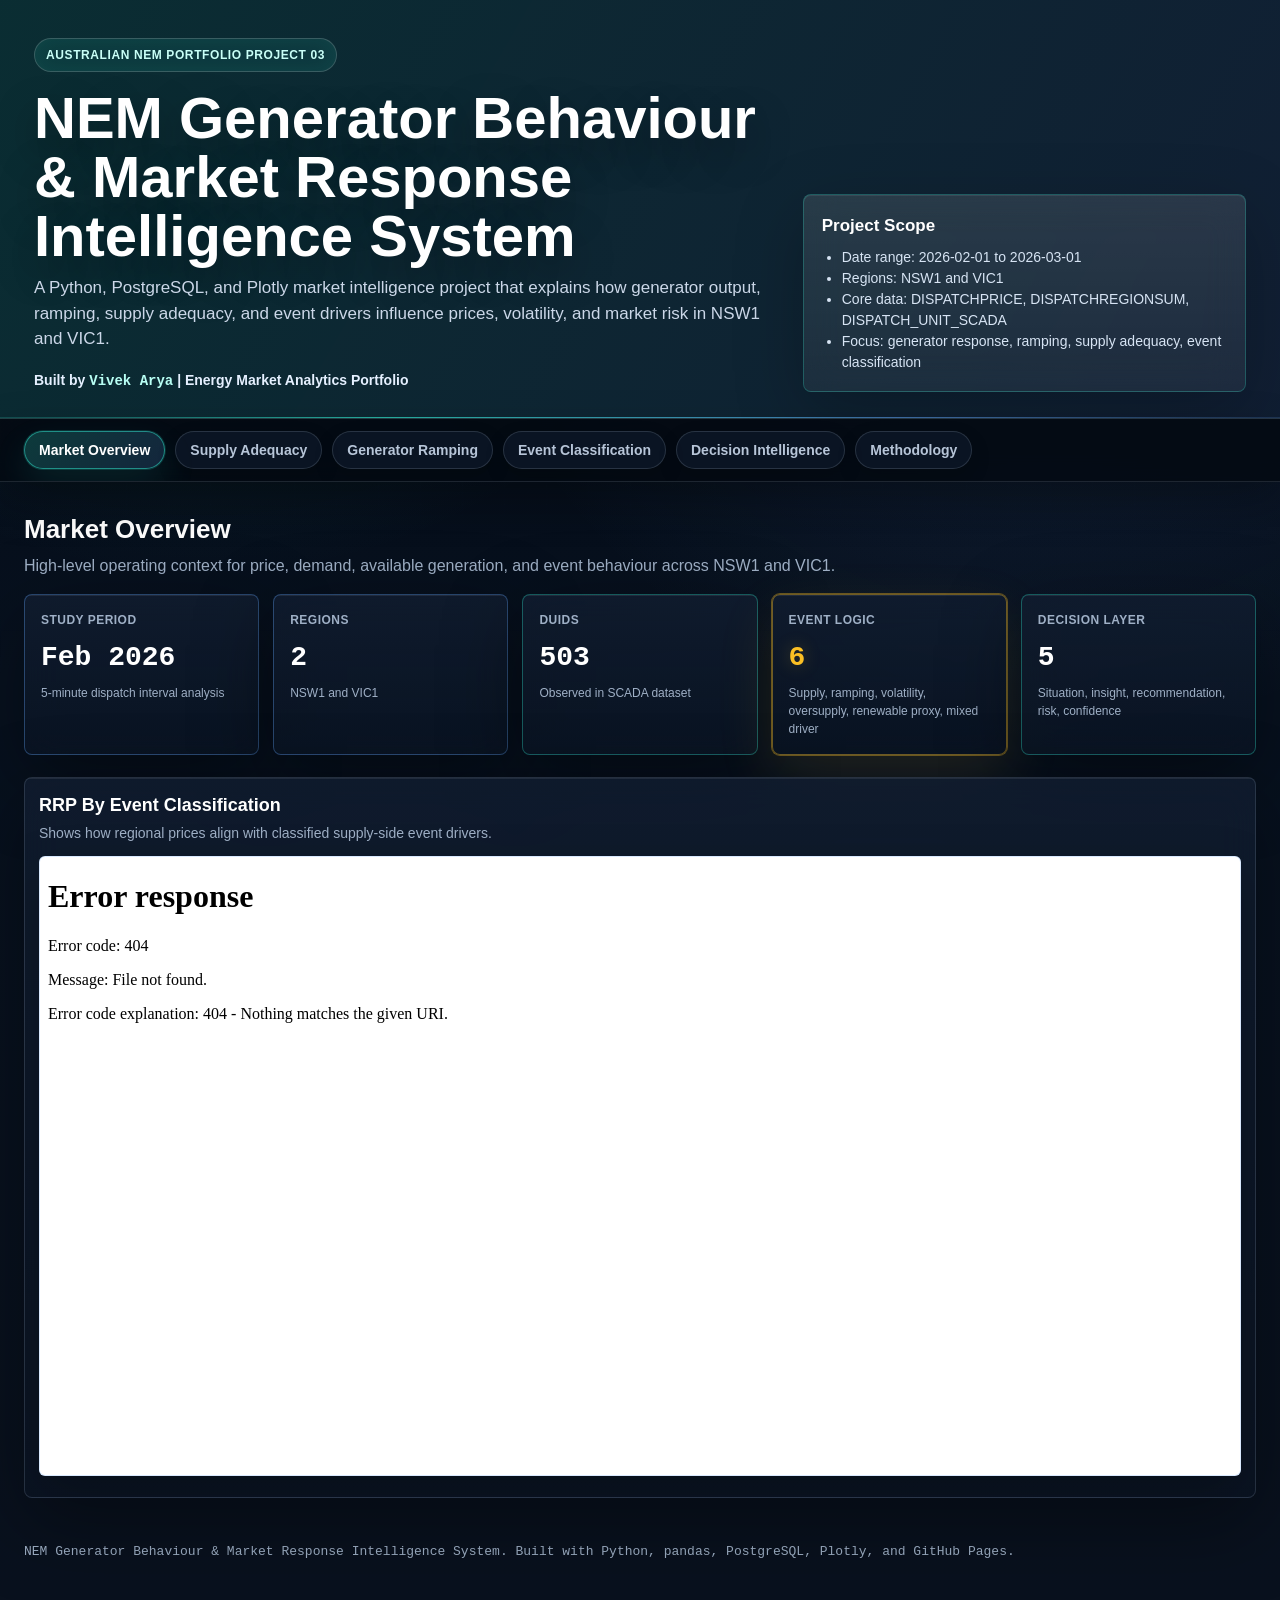
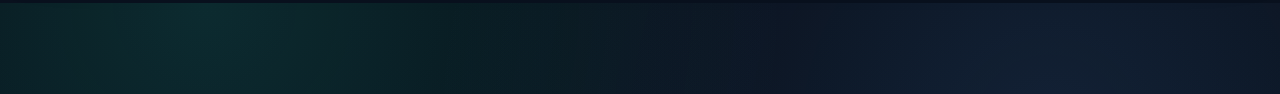
==== index.html @ f60afe08 "Commit" ====
<!doctype html>
<html lang="en">
<head>
  <meta charset="utf-8" />
  <meta name="viewport" content="width=device-width, initial-scale=1" />
  <title>NEM Generator Behaviour & Market Response Intelligence System</title>
  <style>
    :root {
      --bg: #07111f;
      --bg-2: #0b1524;
      --canvas: #0f1a2a;
      --panel: rgba(15, 26, 42, 0.72);
      --panel-strong: rgba(17, 29, 48, 0.88);
      --panel-soft: rgba(255, 255, 255, 0.055);
      --ink: #f8fbff;
      --ink-strong: #ffffff;
      --muted: #9fb0c6;
      --muted-2: #718198;
      --line: rgba(148, 163, 184, 0.22);
      --nav: #030813;
      --teal: #2dd4bf;
      --teal-soft: rgba(45, 212, 191, 0.18);
      --blue: #60a5fa;
      --blue-soft: rgba(96, 165, 250, 0.18);
      --amber: #fbbf24;
      --amber-soft: rgba(251, 191, 36, 0.18);
      --red: #fb7185;
      --red-soft: rgba(251, 113, 133, 0.18);
      --purple: #a78bfa;
      --purple-soft: rgba(167, 139, 250, 0.18);
      --green: #4ade80;
      --green-soft: rgba(74, 222, 128, 0.18);
      --shadow: 0 24px 80px rgba(0, 0, 0, 0.38);
      --shadow-hot: 0 0 0 1px rgba(251, 191, 36, 0.38), 0 22px 60px rgba(251, 191, 36, 0.11);
      --ease: cubic-bezier(0.22, 1, 0.36, 1);
      --mono: "JetBrains Mono", "SF Mono", "Cascadia Mono", Consolas, monospace;
    }

    * {
      box-sizing: border-box;
    }

    html {
      scroll-behavior: smooth;
    }

    body {
      margin: 0;
      background:
        radial-gradient(circle at 16% 0%, rgba(45, 212, 191, 0.16), transparent 30%),
        radial-gradient(circle at 82% 8%, rgba(96, 165, 250, 0.14), transparent 34%),
        linear-gradient(180deg, #060b14 0%, var(--bg) 42%, #09111e 100%);
      color: var(--ink);
      font-family: Inter, -apple-system, BlinkMacSystemFont, "Segoe UI", Arial, sans-serif;
      line-height: 1.5;
      min-height: 100vh;
    }

    body::before {
      content: "";
      position: fixed;
      inset: 0;
      pointer-events: none;
      background-image:
        linear-gradient(rgba(148, 163, 184, 0.045) 1px, transparent 1px),
        linear-gradient(90deg, rgba(148, 163, 184, 0.045) 1px, transparent 1px);
      background-size: 42px 42px;
      mask-image: linear-gradient(to bottom, rgba(0, 0, 0, 0.7), transparent 78%);
      z-index: -1;
    }

    ::selection {
      color: #021018;
      background: var(--teal);
    }

    header {
      background:
        linear-gradient(120deg, rgba(45, 212, 191, 0.18), rgba(96, 165, 250, 0.14)),
        var(--nav);
      color: white;
      padding: 38px 34px 26px;
      border-bottom: 1px solid rgba(255, 255, 255, 0.1);
      box-shadow: 0 24px 80px rgba(0, 0, 0, 0.28);
      position: relative;
      overflow: hidden;
    }

    header::after {
      content: "";
      position: absolute;
      inset: auto -10% 0;
      height: 1px;
      background: linear-gradient(90deg, transparent, rgba(45, 212, 191, 0.8), rgba(96, 165, 250, 0.68), transparent);
    }

    .hero {
      max-width: 1500px;
      margin: 0 auto;
      display: grid;
      grid-template-columns: 1.25fr 0.75fr;
      gap: 30px;
      align-items: end;
      position: relative;
      z-index: 1;
    }

    .eyebrow {
      display: inline-flex;
      width: fit-content;
      border: 1px solid rgba(255, 255, 255, 0.18);
      border-radius: 999px;
      padding: 7px 11px;
      color: #c9fff7;
      font-size: 12px;
      font-weight: 900;
      letter-spacing: 0.05em;
      text-transform: uppercase;
      background: rgba(45, 212, 191, 0.09);
      box-shadow: inset 0 0 20px rgba(45, 212, 191, 0.08);
    }

    h1 {
      margin: 16px 0 10px;
      font-size: clamp(34px, 5vw, 58px);
      line-height: 1.02;
      letter-spacing: 0;
      max-width: 1080px;
      color: var(--ink-strong);
      text-shadow: 0 16px 40px rgba(0, 0, 0, 0.38);
    }

    .hero p {
      color: #cbd7e8;
      font-size: 17px;
      max-width: 990px;
      margin: 0;
    }

    .author-line {
      margin-top: 18px;
      color: #e5f0ff;
      font-size: 14px;
      font-weight: 800;
    }

    .author-line span {
      color: #b8fff4;
      font-weight: 700;
      font-family: var(--mono);
    }

    .hero-card {
      background: linear-gradient(180deg, rgba(255, 255, 255, 0.11), rgba(255, 255, 255, 0.055));
      border: 1px solid rgba(45, 212, 191, 0.28);
      border-radius: 8px;
      padding: 18px;
      min-width: 0;
      backdrop-filter: blur(18px);
      box-shadow: 0 20px 70px rgba(0, 0, 0, 0.22), inset 0 1px rgba(255, 255, 255, 0.08);
    }

    .hero-card h2 {
      margin: 0 0 8px;
      font-size: 17px;
    }

    .hero-card ul {
      margin: 8px 0 0;
      padding-left: 20px;
      color: #d7e4f4;
      font-size: 14px;
    }

    .tabbar {
      position: sticky;
      top: 0;
      z-index: 20;
      background: rgba(4, 10, 19, 0.84);
      backdrop-filter: blur(18px);
      border-bottom: 1px solid rgba(148, 163, 184, 0.18);
      box-shadow: 0 18px 45px rgba(0, 0, 0, 0.28);
    }

    .tabs {
      max-width: 1500px;
      margin: 0 auto;
      padding: 12px 24px;
      display: flex;
      gap: 10px;
      overflow-x: auto;
      scrollbar-width: thin;
      scrollbar-color: rgba(45, 212, 191, 0.44) rgba(255, 255, 255, 0.04);
    }

    .tabs::-webkit-scrollbar,
    iframe::-webkit-scrollbar,
    body::-webkit-scrollbar {
      height: 9px;
      width: 10px;
    }

    .tabs::-webkit-scrollbar-track,
    iframe::-webkit-scrollbar-track,
    body::-webkit-scrollbar-track {
      background: rgba(255, 255, 255, 0.04);
    }

    .tabs::-webkit-scrollbar-thumb,
    iframe::-webkit-scrollbar-thumb,
    body::-webkit-scrollbar-thumb {
      background: linear-gradient(180deg, rgba(45, 212, 191, 0.72), rgba(96, 165, 250, 0.72));
      border-radius: 999px;
    }

    .tab-button {
      border: 1px solid rgba(148, 163, 184, 0.22);
      background: rgba(15, 26, 42, 0.72);
      color: #b7c5d8;
      border-radius: 999px;
      padding: 10px 14px;
      font-size: 14px;
      font-weight: 800;
      white-space: nowrap;
      cursor: pointer;
      box-shadow: 0 8px 20px rgba(0, 0, 0, 0.16);
      transition: transform 360ms var(--ease), color 360ms var(--ease), border-color 360ms var(--ease), background 360ms var(--ease), box-shadow 360ms var(--ease);
    }

    .tab-button:hover {
      transform: translateY(-2px);
      color: var(--ink);
      border-color: rgba(45, 212, 191, 0.42);
      background: rgba(23, 39, 62, 0.92);
    }

    .tab-button.active {
      background: linear-gradient(135deg, rgba(45, 212, 191, 0.24), rgba(96, 165, 250, 0.18));
      color: white;
      border-color: rgba(45, 212, 191, 0.58);
      box-shadow: 0 0 0 1px rgba(45, 212, 191, 0.18), 0 16px 36px rgba(45, 212, 191, 0.12);
    }

    main {
      max-width: 1500px;
      margin: 0 auto;
      padding: 24px;
      position: relative;
      min-height: 820px;
    }

    .tab-panel {
      display: block;
      position: absolute;
      inset: 24px 24px auto;
      opacity: 0;
      transform: translateX(28px);
      pointer-events: none;
      visibility: hidden;
      transition: opacity 420ms var(--ease), transform 520ms var(--ease), visibility 0ms linear 520ms;
    }

    .tab-panel.active {
      display: block;
      position: relative;
      inset: auto;
      opacity: 1;
      transform: translateX(0);
      pointer-events: auto;
      visibility: visible;
      transition: opacity 420ms var(--ease), transform 520ms var(--ease), visibility 0ms;
    }

    .section-title {
      display: flex;
      align-items: flex-end;
      justify-content: space-between;
      gap: 16px;
      margin: 4px 0 16px;
    }

    .section-title h2 {
      margin: 0;
      font-size: 26px;
      letter-spacing: 0;
      color: var(--ink-strong);
    }

    .section-title p {
      margin: 5px 0 0;
      color: var(--muted);
      max-width: 900px;
    }

    .kpi-grid {
      display: grid;
      grid-template-columns: repeat(5, minmax(150px, 1fr));
      gap: 14px;
      margin-bottom: 22px;
    }

    .kpi,
    .panel,
    .chart-card,
    .story-card,
    .output-card {
      background: linear-gradient(180deg, rgba(17, 29, 48, 0.82), rgba(11, 21, 36, 0.70));
      border: 1px solid rgba(148, 163, 184, 0.20);
      border-radius: 8px;
      box-shadow: var(--shadow);
      backdrop-filter: blur(18px);
      transition: transform 380ms var(--ease), border-color 380ms var(--ease), box-shadow 380ms var(--ease), background 380ms var(--ease);
      position: relative;
      overflow: hidden;
    }

    .kpi::before,
    .panel::before,
    .chart-card::before,
    .story-card::before,
    .output-card::before {
      content: "";
      position: absolute;
      inset: 0;
      border-top: 1px solid rgba(255, 255, 255, 0.08);
      pointer-events: none;
    }

    .kpi:hover,
    .panel:hover,
    .chart-card:hover,
    .story-card:hover,
    .output-card:hover {
      transform: translateY(-4px);
      border-color: rgba(45, 212, 191, 0.36);
      box-shadow: 0 28px 85px rgba(0, 0, 0, 0.48), 0 0 0 1px rgba(45, 212, 191, 0.10);
      background: linear-gradient(180deg, rgba(22, 37, 60, 0.88), rgba(12, 24, 40, 0.78));
    }

    .kpi.state-risk {
      border-color: rgba(251, 191, 36, 0.42);
      box-shadow: var(--shadow-hot);
    }

    .kpi.state-watch {
      border-color: rgba(96, 165, 250, 0.34);
    }

    .kpi.state-response {
      border-color: rgba(45, 212, 191, 0.36);
    }

    .kpi {
      padding: 16px;
    }

    .kpi .label {
      color: var(--muted);
      font-size: 12px;
      font-weight: 900;
      letter-spacing: 0.04em;
      text-transform: uppercase;
    }

    .kpi .value {
      margin-top: 8px;
      font-size: 28px;
      font-weight: 850;
      color: var(--ink-strong);
      font-family: var(--mono);
      letter-spacing: 0;
      font-variant-numeric: tabular-nums;
    }

    .kpi.state-risk .value,
    .pulse-alert {
      color: var(--amber);
      animation: alertPulse 2.6s ease-in-out infinite;
      text-shadow: 0 0 18px rgba(251, 191, 36, 0.26);
    }

    .kpi .note {
      margin-top: 5px;
      color: var(--muted);
      font-size: 12px;
    }

    .grid-2 {
      display: grid;
      grid-template-columns: 1fr 1fr;
      gap: 18px;
      margin-bottom: 18px;
    }

    .grid-3 {
      display: grid;
      grid-template-columns: repeat(3, 1fr);
      gap: 18px;
      margin-bottom: 18px;
    }

    .wide {
      grid-column: 1 / -1;
    }

    .chart-card {
      padding: 14px;
      min-width: 0;
    }

    .chart-card h3 {
      margin: 0 0 4px;
      font-size: 18px;
      color: var(--ink-strong);
    }

    .chart-card p,
    .panel p,
    .story-card p,
    .output-card p {
      color: var(--muted);
      margin: 0 0 12px;
      font-size: 14px;
    }

    iframe {
      width: 100%;
      height: 620px;
      border: 1px solid rgba(96, 165, 250, 0.24);
      border-radius: 6px;
      background: #ffffff;
      box-shadow: inset 0 0 0 1px rgba(255, 255, 255, 0.04), 0 18px 50px rgba(0, 0, 0, 0.24);
      scrollbar-width: thin;
      scrollbar-color: rgba(45, 212, 191, 0.50) rgba(2, 8, 18, 0.20);
    }

    .panel,
    .story-card,
    .output-card {
      padding: 18px;
    }

    .panel h3,
    .story-card h3,
    .output-card h3 {
      margin: 0 0 8px;
      font-size: 18px;
      color: var(--ink-strong);
    }

    .pill-row {
      display: flex;
      flex-wrap: wrap;
      gap: 8px;
      margin-top: 12px;
    }

    .pill {
      display: inline-flex;
      border-radius: 999px;
      padding: 7px 10px;
      font-size: 12px;
      font-weight: 850;
      background: rgba(96, 165, 250, 0.12);
      color: #cfe7ff;
      border: 1px solid rgba(96, 165, 250, 0.28);
      backdrop-filter: blur(10px);
    }

    .accent-teal { color: var(--teal); }
    .accent-blue { color: var(--blue); }
    .accent-amber { color: var(--amber); }
    .accent-red { color: var(--red); }
    .accent-purple { color: var(--purple); }

    table {
      width: 100%;
      border-collapse: separate;
      border-spacing: 0;
      font-size: 14px;
      background: rgba(3, 8, 19, 0.54);
      border-radius: 8px;
      overflow: hidden;
      border: 1px solid rgba(148, 163, 184, 0.22);
      box-shadow: inset 0 1px rgba(255, 255, 255, 0.06);
    }

    th,
    td {
      padding: 11px 12px;
      border-bottom: 1px solid rgba(148, 163, 184, 0.16);
      text-align: left;
      vertical-align: top;
    }

    th {
      background: rgba(96, 165, 250, 0.10);
      font-size: 12px;
      text-transform: uppercase;
      letter-spacing: 0.04em;
      color: #c8d7ea;
      font-family: var(--mono);
    }

    td {
      color: #d8e2ee;
    }

    td:first-child {
      color: var(--ink-strong);
      font-family: var(--mono);
      font-size: 13px;
      white-space: nowrap;
    }

    tr {
      transition: background 260ms var(--ease);
    }

    tbody tr:hover {
      background: rgba(45, 212, 191, 0.07);
    }

    .data-grid td:first-child::before {
      content: "▸";
      display: inline-block;
      margin-right: 8px;
      color: var(--teal);
    }

    .trend-up::after,
    .trend-down::after,
    .trend-warn::after {
      display: inline-flex;
      margin-left: 8px;
      font-family: var(--mono);
      font-size: 11px;
      font-weight: 900;
    }

    .trend-up::after {
      content: "↗";
      color: var(--green);
    }

    .trend-down::after {
      content: "↘";
      color: var(--red);
    }

    .trend-warn::after {
      content: "!";
      width: 16px;
      height: 16px;
      justify-content: center;
      align-items: center;
      border-radius: 50%;
      color: #211400;
      background: var(--amber);
    }

    footer {
      max-width: 1500px;
      margin: 0 auto;
      padding: 20px 24px 42px;
      color: var(--muted);
      font-size: 13px;
      font-family: var(--mono);
    }

    @keyframes alertPulse {
      0%, 100% {
        opacity: 1;
        filter: drop-shadow(0 0 0 rgba(251, 191, 36, 0));
      }
      50% {
        opacity: 0.78;
        filter: drop-shadow(0 0 14px rgba(251, 191, 36, 0.32));
      }
    }

    @media (max-width: 980px) {
      .hero,
      .grid-2,
      .grid-3 {
        grid-template-columns: 1fr;
      }

      .kpi-grid {
        grid-template-columns: repeat(2, minmax(140px, 1fr));
      }

      header {
        padding: 28px 20px 22px;
      }

      main {
        padding: 18px;
      }

      iframe {
        height: 540px;
      }
    }
  </style>
</head>
<body>
  <header>
    <section class="hero">
      <div>
        <div class="eyebrow">Australian NEM Portfolio Project 03</div>
        <h1>NEM Generator Behaviour & Market Response Intelligence System</h1>
        <p>
          A Python, PostgreSQL, and Plotly market intelligence project that explains how generator output,
          ramping, supply adequacy, and event drivers influence prices, volatility, and market risk in NSW1 and VIC1.
        </p>
        <div class="author-line">Built by <span>Vivek Arya</span> | Energy Market Analytics Portfolio</div>
      </div>
      <aside class="hero-card">
        <h2>Project Scope</h2>
        <ul>
          <li>Date range: 2026-02-01 to 2026-03-01</li>
          <li>Regions: NSW1 and VIC1</li>
          <li>Core data: DISPATCHPRICE, DISPATCHREGIONSUM, DISPATCH_UNIT_SCADA</li>
          <li>Focus: generator response, ramping, supply adequacy, event classification</li>
        </ul>
      </aside>
    </section>
  </header>

  <nav class="tabbar">
    <div class="tabs">
      <button class="tab-button active" data-tab="overview">Market Overview</button>
      <button class="tab-button" data-tab="supply">Supply Adequacy</button>
      <button class="tab-button" data-tab="ramping">Generator Ramping</button>
      <button class="tab-button" data-tab="events">Event Classification</button>
      <button class="tab-button" data-tab="decision">Decision Intelligence</button>
      <button class="tab-button" data-tab="methodology">Methodology</button>
    </div>
  </nav>

  <main>
    <section id="overview" class="tab-panel active">
      <div class="section-title">
        <div>
          <h2>Market Overview</h2>
          <p>High-level operating context for price, demand, available generation, and event behaviour across NSW1 and VIC1.</p>
        </div>
      </div>

      <div class="kpi-grid">
        <div class="kpi state-watch">
          <div class="label">Study Period</div>
          <div class="value">Feb 2026</div>
          <div class="note">5-minute dispatch interval analysis</div>
        </div>
        <div class="kpi state-watch">
          <div class="label">Regions</div>
          <div class="value">2</div>
          <div class="note">NSW1 and VIC1</div>
        </div>
        <div class="kpi state-response">
          <div class="label">DUIDs</div>
          <div class="value">503</div>
          <div class="note">Observed in SCADA dataset</div>
        </div>
        <div class="kpi state-risk">
          <div class="label">Event Logic</div>
          <div class="value">6</div>
          <div class="note">Supply, ramping, volatility, oversupply, renewable proxy, mixed driver</div>
        </div>
        <div class="kpi state-response">
          <div class="label">Decision Layer</div>
          <div class="value">5</div>
          <div class="note">Situation, insight, recommendation, risk, confidence</div>
        </div>
      </div>

      <div class="chart-card wide">
        <h3>RRP By Event Classification</h3>
        <p>Shows how regional prices align with classified supply-side event drivers.</p>
        <iframe src="outputs/charts/09_rrp_by_event_classification.html" title="RRP by event classification"></iframe>
      </div>
    </section>

    <section id="supply" class="tab-panel">
      <div class="section-title">
        <div>
          <h2>Supply Adequacy</h2>
          <p>Supply margin analysis compares available generation with total demand to identify scarcity and oversupply risk.</p>
        </div>
      </div>

      <div class="grid-2">
        <div class="chart-card">
          <h3>Available Generation Versus Demand</h3>
          <p>Core adequacy view showing whether available generation provided a comfortable buffer above demand.</p>
          <iframe src="outputs/charts/09_available_generation_vs_demand.html" title="Available generation versus demand"></iframe>
        </div>
        <div class="chart-card">
          <h3>Supply Margin By Event Class</h3>
          <p>Connects supply buffer conditions to classified market events and price outcomes.</p>
          <iframe src="outputs/charts/09_supply_margin_by_event_class.html" title="Supply margin by event class"></iframe>
        </div>
      </div>

      <div class="story-card">
        <h3>Analyst Interpretation</h3>
        <p>
          Supply margin is calculated as available generation minus total demand. Lower supply margin indicates tighter
          operating conditions and greater sensitivity to outages, renewable reductions, interconnector changes, or ramp limits.
        </p>
        <div class="pill-row">
          <span class="pill">Supply margin</span>
          <span class="pill">Scarcity risk</span>
          <span class="pill">Available generation</span>
          <span class="pill">Demand balance</span>
        </div>
      </div>
    </section>

    <section id="ramping" class="tab-panel">
      <div class="section-title">
        <div>
          <h2>Generator Ramping</h2>
          <p>DUID-level ramping analysis identifies units with material output movement and potential flexibility value.</p>
        </div>
      </div>

      <div class="chart-card wide">
        <h3>Top Generator Ramping Units</h3>
        <p>Ranks DUIDs by 95th percentile absolute dispatch interval ramping movement.</p>
        <iframe src="outputs/charts/09_top_generator_ramping_units.html" title="Top generator ramping units"></iframe>
      </div>

      <div class="grid-3">
        <div class="panel">
          <h3>Output Change</h3>
          <p>Measures how much each DUID changed output from one 5-minute interval to the next.</p>
        </div>
        <div class="panel">
          <h3>Ramp Rate Proxy</h3>
          <p>Normalises 5-minute output change into an approximate MW/hour ramping signal.</p>
        </div>
        <div class="panel">
          <h3>Rapid Ramping Flag</h3>
          <p>Identifies intervals where a DUID moved above its own 95th percentile output change.</p>
        </div>
      </div>
    </section>

    <section id="events" class="tab-panel">
      <div class="section-title">
        <div>
          <h2>Event Classification</h2>
          <p>Rule-based event logic converts market and generator features into explainable event driver categories.</p>
        </div>
      </div>

      <div class="chart-card wide">
        <h3>Event Classification Counts By Region</h3>
        <p>Compares the frequency of normal dispatch, supply tightness, ramping, volatility, oversupply, renewable proxy, and mixed driver events.</p>
        <iframe src="outputs/charts/09_event_classification_counts.html" title="Event classification counts"></iframe>
      </div>

      <div class="panel">
        <h3>Event Classes</h3>
        <table class="data-grid">
          <thead>
            <tr>
              <th>Event Class</th>
              <th>Analyst Meaning</th>
            </tr>
          </thead>
          <tbody>
            <tr><td class="trend-warn">Supply Tightness Event</td><td>Supply margin is tight relative to demand, increasing scarcity pricing risk.</td></tr>
            <tr><td class="trend-up">Generator Ramping Event</td><td>Aggregate generator movement is elevated, indicating material supply-side response.</td></tr>
            <tr><td class="trend-warn">High Volatility Event</td><td>Regional price volatility is elevated, indicating unstable market conditions.</td></tr>
            <tr><td class="trend-down">Oversupply Event</td><td>Negative prices and healthy supply margin suggest surplus generation pressure.</td></tr>
            <tr><td class="trend-down">Renewable Dominance Event</td><td>Negative price with elevated aggregate output, used as a renewable dominance proxy.</td></tr>
            <tr><td class="trend-warn">Mixed Driver Event</td><td>Multiple market signals are active, so a single-driver explanation may be misleading.</td></tr>
          </tbody>
        </table>
      </div>
    </section>

    <section id="decision" class="tab-panel">
      <div class="section-title">
        <div>
          <h2>Decision Intelligence</h2>
          <p>Classified events are translated into market situation, insight, recommendation, risk, confidence, and priority.</p>
        </div>
      </div>

      <div class="chart-card wide">
        <h3>Decision Priority By Event Class</h3>
        <p>Links event classification to analyst action and risk prioritisation.</p>
        <iframe src="outputs/charts/09_decision_priority_by_event_class.html" title="Decision priority by event class"></iframe>
      </div>

      <div class="grid-2">
        <div class="story-card">
          <h3>Example: Supply Tightness</h3>
          <p><strong>Situation:</strong> supply margin tightening.</p>
          <p><strong>Insight:</strong> available generation buffer is low relative to demand.</p>
          <p><strong>Recommendation:</strong> monitor scarcity pricing risk and review availability assumptions.</p>
        </div>
        <div class="story-card">
          <h3>Example: Mixed Driver</h3>
          <p><strong>Situation:</strong> multiple market stress signals active.</p>
          <p><strong>Insight:</strong> a single-factor explanation may be misleading.</p>
          <p><strong>Recommendation:</strong> review supply margin, ramping, volatility, and price signals together.</p>
        </div>
      </div>
    </section>

    <section id="methodology" class="tab-panel">
      <div class="section-title">
        <div>
          <h2>Methodology</h2>
          <p>The project is built as a transparent analyst workflow from raw dispatch data to decision intelligence.</p>
        </div>
      </div>

      <div class="grid-2">
        <div class="output-card">
          <h3>Workflow</h3>
          <table class="data-grid">
            <thead>
              <tr><th>Step</th><th>Purpose</th></tr>
            </thead>
            <tbody>
              <tr><td class="trend-up">01 Data Extraction</td><td>Extract and clean price, region summary, and SCADA data from PostgreSQL.</td></tr>
              <tr><td class="trend-up">02 Feature Engineering</td><td>Create supply margin, volatility, generator ramping, and utilisation proxy features.</td></tr>
              <tr><td class="trend-up">03-06 Analysis</td><td>Analyse generation mix, ramping, supply adequacy, and generator event response.</td></tr>
              <tr><td class="trend-warn">07 Classification</td><td>Classify intervals into transparent event driver categories.</td></tr>
              <tr><td class="trend-warn">08 Decision Intelligence</td><td>Generate recommendations, risks, and confidence levels.</td></tr>
              <tr><td class="trend-up">09 Visualisation</td><td>Create interactive Plotly dashboard charts.</td></tr>
            </tbody>
          </table>
        </div>
        <div class="output-card">
          <h3>Limitations And Extensions</h3>
          <p>
            This version analyses physical generator behaviour from SCADA and regional market data. It does not yet include bid data,
            fuel type mapping, storage classification, or network constraint context.
          </p>
          <div class="pill-row">
            <span class="pill">Next: BIDPEROFFER_D</span>
            <span class="pill">Next: DUID fuel mapping</span>
            <span class="pill">Next: storage classification</span>
            <span class="pill">Next: constraints context</span>
          </div>
        </div>
      </div>
    </section>
  </main>

  <footer>
    NEM Generator Behaviour & Market Response Intelligence System. Built with Python, pandas, PostgreSQL, Plotly, and GitHub Pages.
  </footer>

  <script>
    const buttons = document.querySelectorAll(".tab-button");
    const panels = document.querySelectorAll(".tab-panel");
    let activePanel = document.querySelector(".tab-panel.active");

    buttons.forEach((button) => {
      button.addEventListener("click", () => {
        const target = button.dataset.tab;
        const nextPanel = document.getElementById(target);

        if (nextPanel === activePanel) {
          return;
        }

        buttons.forEach((item) => item.classList.remove("active"));
        panels.forEach((panel) => {
          panel.classList.remove("active");
          panel.classList.remove("exiting");
        });

        if (activePanel) {
          activePanel.classList.add("exiting");
        }

        button.classList.add("active");
        nextPanel.classList.add("active");
        activePanel = nextPanel;
      });
    });
  </script>
</body>
</html>
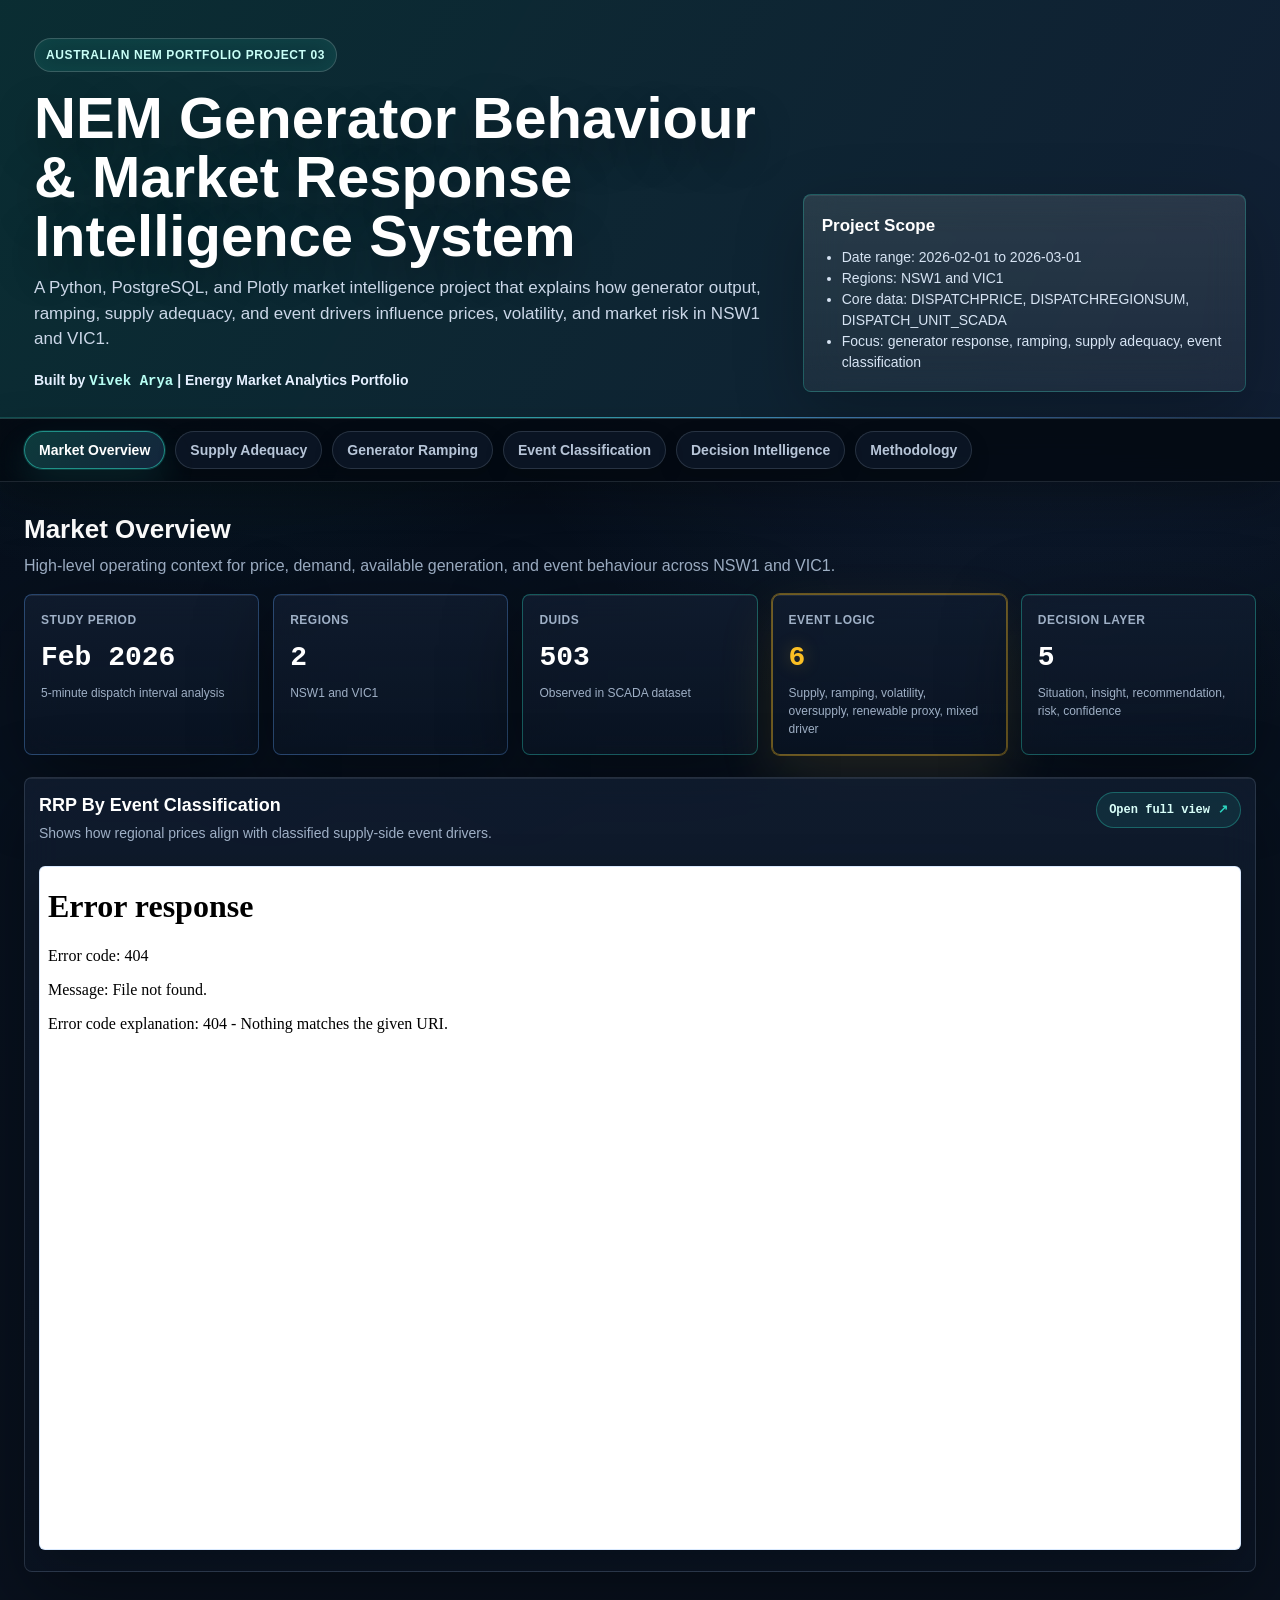
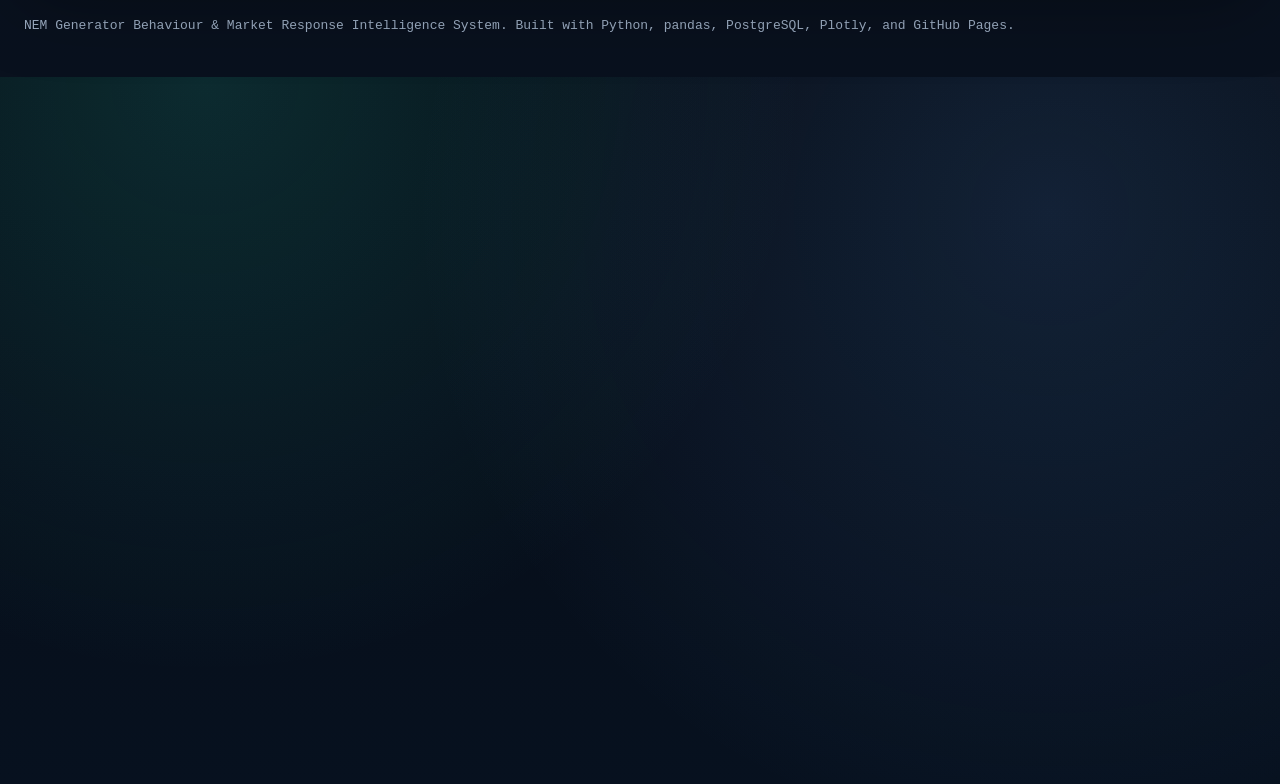
==== commit 32b1310b: "commit changes" ====
--- a/index.html
+++ b/index.html
@@ -408,6 +408,54 @@
       min-width: 0;
     }
 
+    .chart-grid {
+      grid-template-columns: 1fr;
+      gap: 22px;
+    }
+
+    .chart-top {
+      display: flex;
+      align-items: flex-start;
+      justify-content: space-between;
+      gap: 16px;
+      margin-bottom: 10px;
+    }
+
+    .chart-top > div {
+      min-width: 0;
+    }
+
+    .full-view {
+      display: inline-flex;
+      align-items: center;
+      justify-content: center;
+      flex: 0 0 auto;
+      border: 1px solid rgba(45, 212, 191, 0.34);
+      border-radius: 999px;
+      padding: 8px 12px;
+      color: #d9fff9;
+      background: rgba(45, 212, 191, 0.10);
+      font-family: var(--mono);
+      font-size: 12px;
+      font-weight: 850;
+      text-decoration: none;
+      transition: transform 320ms var(--ease), border-color 320ms var(--ease), background 320ms var(--ease), box-shadow 320ms var(--ease);
+      white-space: nowrap;
+    }
+
+    .full-view::after {
+      content: "↗";
+      margin-left: 8px;
+      color: var(--teal);
+    }
+
+    .full-view:hover {
+      transform: translateY(-2px);
+      border-color: rgba(45, 212, 191, 0.70);
+      background: rgba(45, 212, 191, 0.18);
+      box-shadow: 0 14px 34px rgba(45, 212, 191, 0.14);
+    }
+
     .chart-card h3 {
       margin: 0 0 4px;
       font-size: 18px;
@@ -425,7 +473,8 @@
 
     iframe {
       width: 100%;
-      height: 620px;
+      height: min(76vh, 820px);
+      min-height: 680px;
       border: 1px solid rgba(96, 165, 250, 0.24);
       border-radius: 6px;
       background: #ffffff;
@@ -677,8 +726,13 @@
       </div>
 
       <div class="chart-card wide">
-        <h3>RRP By Event Classification</h3>
-        <p>Shows how regional prices align with classified supply-side event drivers.</p>
+        <div class="chart-top">
+          <div>
+            <h3>RRP By Event Classification</h3>
+            <p>Shows how regional prices align with classified supply-side event drivers.</p>
+          </div>
+          <a class="full-view" href="outputs/charts/09_rrp_by_event_classification.html" target="_blank" rel="noopener">Open full view</a>
+        </div>
         <iframe src="outputs/charts/09_rrp_by_event_classification.html" title="RRP by event classification"></iframe>
       </div>
     </section>
@@ -691,15 +745,25 @@
         </div>
       </div>
 
-      <div class="grid-2">
+      <div class="grid-2 chart-grid">
         <div class="chart-card">
-          <h3>Available Generation Versus Demand</h3>
-          <p>Core adequacy view showing whether available generation provided a comfortable buffer above demand.</p>
+          <div class="chart-top">
+            <div>
+              <h3>Available Generation Versus Demand</h3>
+              <p>Core adequacy view showing whether available generation provided a comfortable buffer above demand.</p>
+            </div>
+            <a class="full-view" href="outputs/charts/09_available_generation_vs_demand.html" target="_blank" rel="noopener">Open full view</a>
+          </div>
           <iframe src="outputs/charts/09_available_generation_vs_demand.html" title="Available generation versus demand"></iframe>
         </div>
         <div class="chart-card">
-          <h3>Supply Margin By Event Class</h3>
-          <p>Connects supply buffer conditions to classified market events and price outcomes.</p>
+          <div class="chart-top">
+            <div>
+              <h3>Supply Margin By Event Class</h3>
+              <p>Connects supply buffer conditions to classified market events and price outcomes.</p>
+            </div>
+            <a class="full-view" href="outputs/charts/09_supply_margin_by_event_class.html" target="_blank" rel="noopener">Open full view</a>
+          </div>
           <iframe src="outputs/charts/09_supply_margin_by_event_class.html" title="Supply margin by event class"></iframe>
         </div>
       </div>
@@ -728,8 +792,13 @@
       </div>
 
       <div class="chart-card wide">
-        <h3>Top Generator Ramping Units</h3>
-        <p>Ranks DUIDs by 95th percentile absolute dispatch interval ramping movement.</p>
+        <div class="chart-top">
+          <div>
+            <h3>Top Generator Ramping Units</h3>
+            <p>Ranks DUIDs by 95th percentile absolute dispatch interval ramping movement.</p>
+          </div>
+          <a class="full-view" href="outputs/charts/09_top_generator_ramping_units.html" target="_blank" rel="noopener">Open full view</a>
+        </div>
         <iframe src="outputs/charts/09_top_generator_ramping_units.html" title="Top generator ramping units"></iframe>
       </div>
 
@@ -758,8 +827,13 @@
       </div>
 
       <div class="chart-card wide">
-        <h3>Event Classification Counts By Region</h3>
-        <p>Compares the frequency of normal dispatch, supply tightness, ramping, volatility, oversupply, renewable proxy, and mixed driver events.</p>
+        <div class="chart-top">
+          <div>
+            <h3>Event Classification Counts By Region</h3>
+            <p>Compares the frequency of normal dispatch, supply tightness, ramping, volatility, oversupply, renewable proxy, and mixed driver events.</p>
+          </div>
+          <a class="full-view" href="outputs/charts/09_event_classification_counts.html" target="_blank" rel="noopener">Open full view</a>
+        </div>
         <iframe src="outputs/charts/09_event_classification_counts.html" title="Event classification counts"></iframe>
       </div>
 
@@ -793,8 +867,13 @@
       </div>
 
       <div class="chart-card wide">
-        <h3>Decision Priority By Event Class</h3>
-        <p>Links event classification to analyst action and risk prioritisation.</p>
+        <div class="chart-top">
+          <div>
+            <h3>Decision Priority By Event Class</h3>
+            <p>Links event classification to analyst action and risk prioritisation.</p>
+          </div>
+          <a class="full-view" href="outputs/charts/09_decision_priority_by_event_class.html" target="_blank" rel="noopener">Open full view</a>
+        </div>
         <iframe src="outputs/charts/09_decision_priority_by_event_class.html" title="Decision priority by event class"></iframe>
       </div>
 
